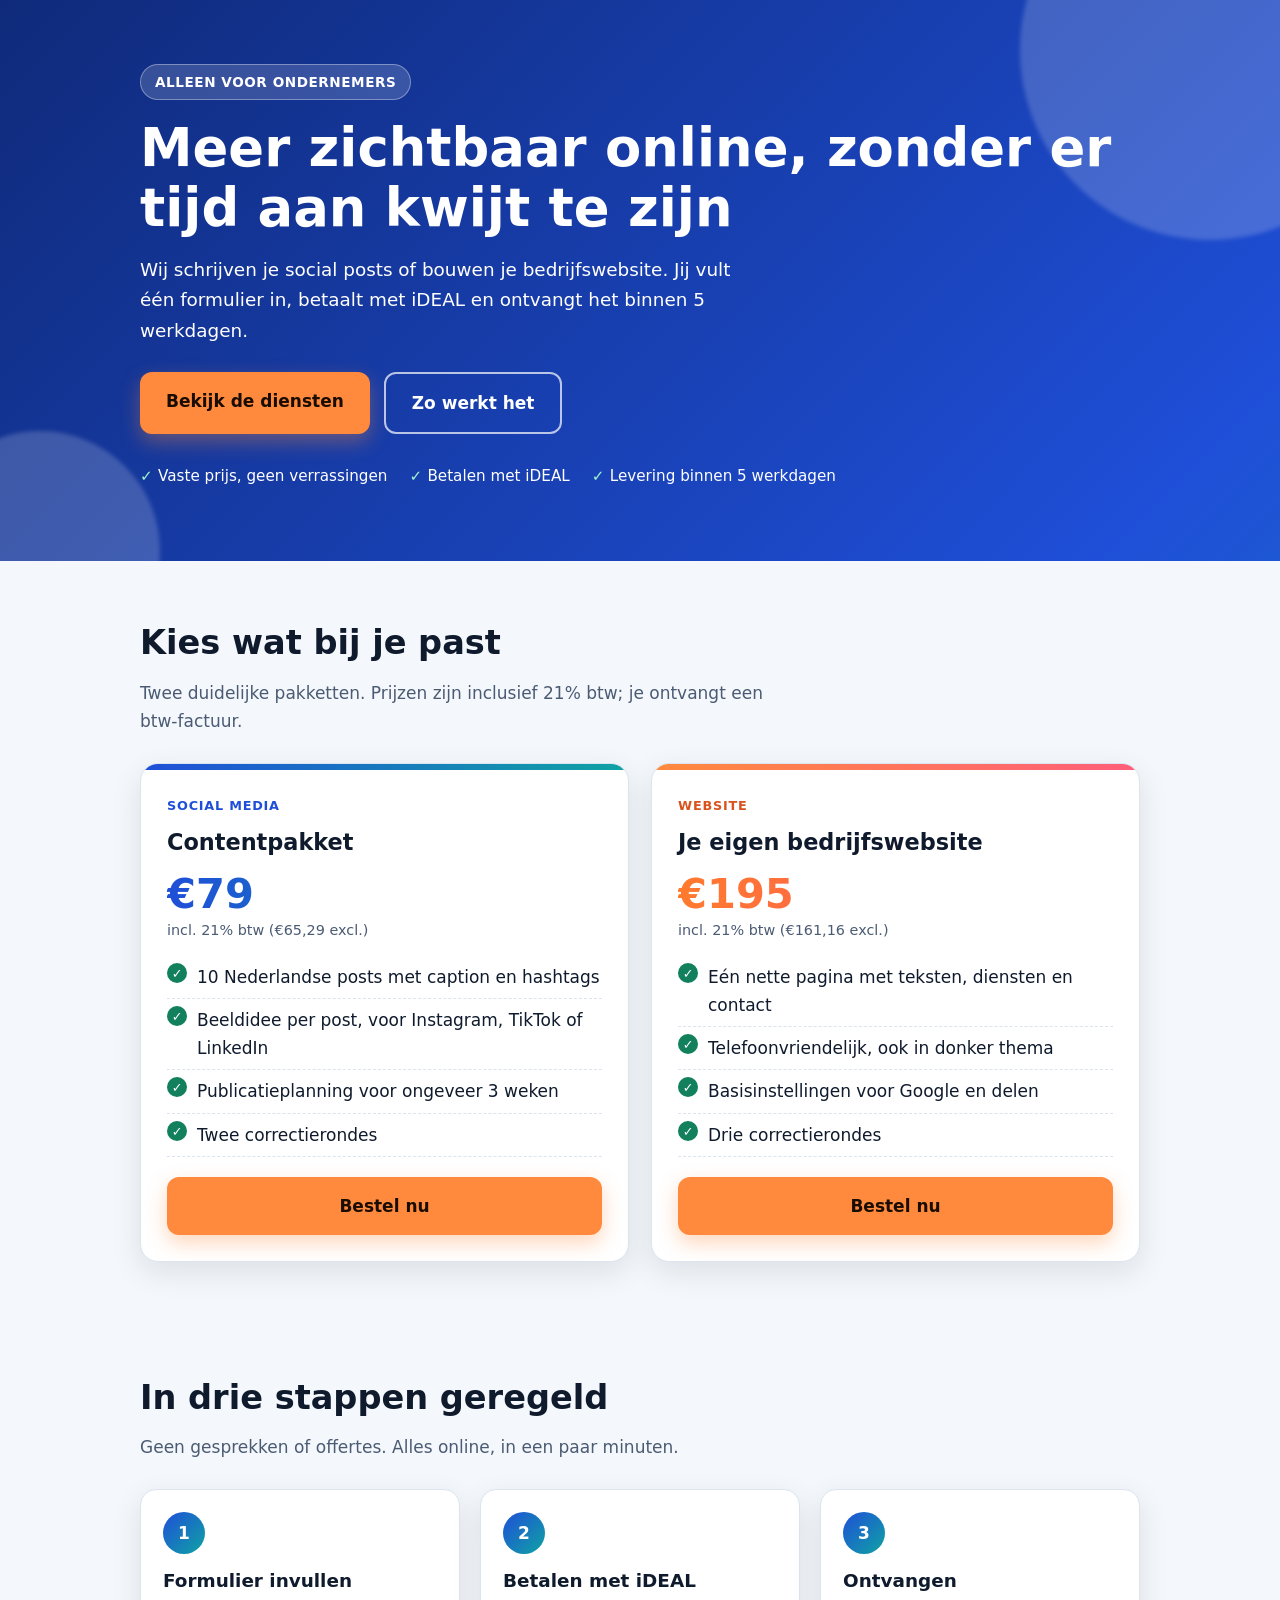
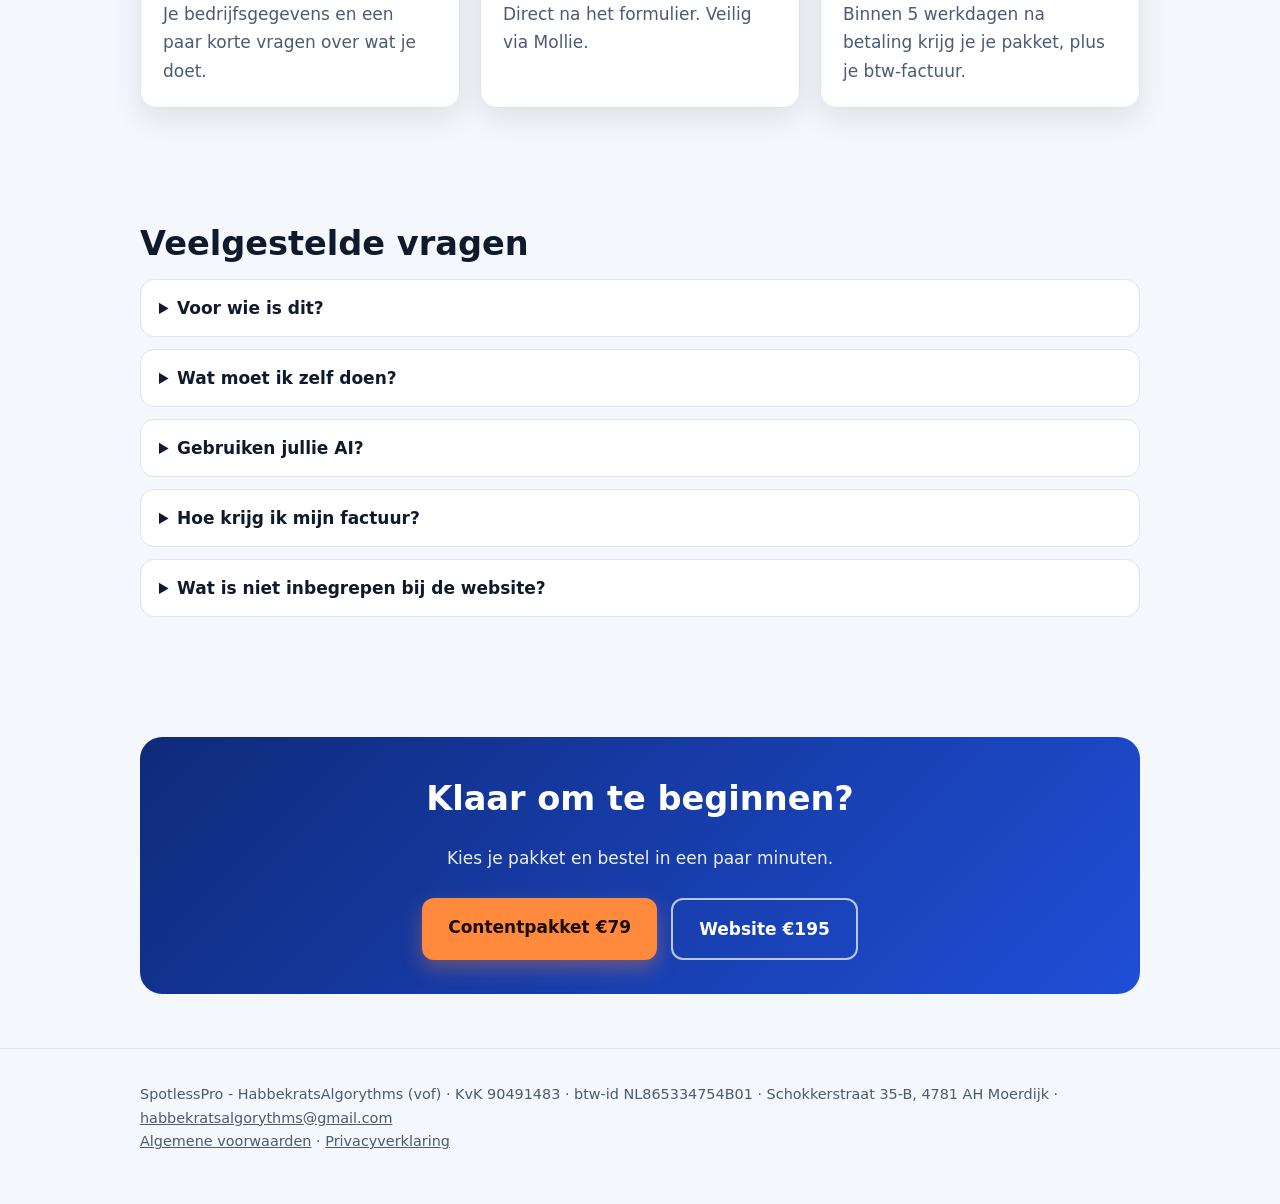
==== 2026-11/contentdienst-design/index.html @ b6a9605e "Add assets 2026-11/contentdienst-design" ====
<!doctype html>
<html lang="nl"><head><meta charset="utf-8"><meta name="viewport" content="width=device-width,initial-scale=1">
<title>Social posts en websites voor ondernemers | SpotlessPro Contentdienst</title>
<meta name="description" content="Tien Nederlandse social posts met planning (€79) of een nette one-page website (€195). Alleen voor ondernemers, klaar in 5 werkdagen.">
<link rel="stylesheet" href="style.css"></head><body>
<header class="hero"><div class="wrap">
<span class="badge">ALLEEN VOOR ONDERNEMERS</span>
<h1>Meer zichtbaar online, zonder er tijd aan kwijt te zijn</h1>
<p class="lead">Wij schrijven je social posts of bouwen je bedrijfswebsite. Jij vult één formulier in, betaalt met iDEAL en ontvangt het binnen 5 werkdagen.</p>
<div class="cta-row"><a class="btn" href="#diensten">Bekijk de diensten</a><a class="btn ghost" href="#werkwijze">Zo werkt het</a></div>
<div class="trust"><span>Vaste prijs, geen verrassingen</span><span>Betalen met iDEAL</span><span>Levering binnen 5 werkdagen</span></div>
</div></header>
<main>
<section id="diensten"><div class="wrap">
<h2 class="reveal">Kies wat bij je past</h2><p class="sub reveal">Twee duidelijke pakketten. Prijzen zijn inclusief 21% btw; je ontvangt een btw-factuur.</p>
<div class="grid">
<article class="card reveal"><span class="tag">Social media</span><h3>Contentpakket</h3>
<div class="price">€79</div><p class="vat">incl. 21% btw (€65,29 excl.)</p>
<ul><li>10 Nederlandse posts met caption en hashtags</li><li>Beeldidee per post, voor Instagram, TikTok of LinkedIn</li><li>Publicatieplanning voor ongeveer 3 weken</li><li>Twee correctierondes</li></ul>
<a class="btn" href="FORM_CONTENT">Bestel nu</a></article>
<article class="card alt reveal"><span class="tag">Website</span><h3>Je eigen bedrijfswebsite</h3>
<div class="price">€195</div><p class="vat">incl. 21% btw (€161,16 excl.)</p>
<ul><li>Eén nette pagina met teksten, diensten en contact</li><li>Telefoonvriendelijk, ook in donker thema</li><li>Basisinstellingen voor Google en delen</li><li>Drie correctierondes</li></ul>
<a class="btn" href="FORM_WEBSITE">Bestel nu</a></article>
</div></div></section>
<section id="werkwijze"><div class="wrap">
<h2 class="reveal">In drie stappen geregeld</h2><p class="sub reveal">Geen gesprekken of offertes. Alles online, in een paar minuten.</p>
<div class="steps">
<div class="step reveal"><h3>Formulier invullen</h3><p>Je bedrijfsgegevens en een paar korte vragen over wat je doet.</p></div>
<div class="step reveal"><h3>Betalen met iDEAL</h3><p>Direct na het formulier. Veilig via Mollie.</p></div>
<div class="step reveal"><h3>Ontvangen</h3><p>Binnen 5 werkdagen na betaling krijg je je pakket, plus je btw-factuur.</p></div>
</div></div></section>
<section><div class="wrap faq"><h2 class="reveal">Veelgestelde vragen</h2>
<details class="reveal"><summary>Voor wie is dit?</summary><p>Uitsluitend voor ondernemers en organisaties. Particulieren kunnen helaas niet bestellen.</p></details>
<details class="reveal"><summary>Wat moet ik zelf doen?</summary><p>Het formulier invullen en vooraf controleren of feiten, prijzen en rechten op beeld kloppen. Wij plaatsen niets voor je en beloven geen volgers, bezoekers of omzet.</p></details>
<details class="reveal"><summary>Gebruiken jullie AI?</summary><p>Ja, als schrijfhulp. Elk pakket gaat voor levering door een vaste controle op feiten, claims en taal. Lees de privacyverklaring voor details.</p></details>
<details class="reveal"><summary>Hoe krijg ik mijn factuur?</summary><p>Na betaling sturen wij binnen vijf werkdagen een btw-factuur naar het adres dat je opgeeft.</p></details>
<details class="reveal"><summary>Wat is niet inbegrepen bij de website?</summary><p>Domein, hosting, e-mail, webshop, formulieren en onderhoud na oplevering. Je krijgt de bestanden met uitleg om ze gratis te plaatsen.</p></details>
</div></section>
<section><div class="wrap"><div class="band reveal"><h2>Klaar om te beginnen?</h2><p>Kies je pakket en bestel in een paar minuten.</p>
<div class="cta-row" style="justify-content:center"><a class="btn" href="FORM_CONTENT">Contentpakket €79</a><a class="btn ghost" href="FORM_WEBSITE">Website €195</a></div></div></div></section>
</main>
<footer><div class="wrap">SpotlessPro - HabbekratsAlgorythms (vof) · KvK 90491483 · btw-id NL865334754B01 · Schokkerstraat 35-B, 4781 AH Moerdijk · <a href="mailto:habbekratsalgorythms@gmail.com">habbekratsalgorythms@gmail.com</a><br><a href="voorwaarden.html">Algemene voorwaarden</a> · <a href="privacy.html">Privacyverklaring</a></div></footer>
<script>(function(){var els=document.querySelectorAll('.reveal');if(!('IntersectionObserver' in window)){els.forEach(function(e){e.classList.add('in')});return}
var io=new IntersectionObserver(function(en){en.forEach(function(x){if(x.isIntersecting){x.target.classList.add('in');io.unobserve(x.target)}})},{threshold:.12});els.forEach(function(e){io.observe(e)});})();</script>
</body></html>
---- 2026-11/contentdienst-design/style.css ----
:root{--bg:#f4f7fb;--fg:#0f1b2d;--mu:#4a5b73;--card:#fff;--line:#dbe4ef;--p1:#1f4fd8;--p2:#0fa3a3;--ac:#ff8a3d;--acf:#1a0d00;--ok:#12805c;--shadow:0 10px 30px rgba(15,27,45,.10)}
@media (prefers-color-scheme:dark){:root{--bg:#0a1220;--fg:#eaf1fb;--mu:#9db0cc;--card:#111d33;--line:#22324d;--p1:#6e95ff;--p2:#3fd6d0;--ac:#ffa35e;--acf:#1a0d00;--ok:#4fd5a4;--shadow:0 10px 30px rgba(0,0,0,.4)}}
*{box-sizing:border-box}html{scroll-behavior:smooth}
body{margin:0;background:var(--bg);color:var(--fg);font:17px/1.65 system-ui,-apple-system,"Segoe UI",Roboto,sans-serif}
a{color:var(--p1)}
.wrap{max-width:1040px;margin:0 auto;padding:0 20px}
.hero{background:linear-gradient(135deg,#0f2a7a,#1f4fd8 45%,#0fa3a3);background-size:200% 200%;animation:shift 14s ease-in-out infinite;color:#fff;position:relative;overflow:hidden}
.hero:before,.hero:after{content:"";position:absolute;border-radius:50%;filter:blur(2px);opacity:.18;background:#fff}
.hero:before{width:380px;height:380px;right:-120px;top:-140px;animation:float 9s ease-in-out infinite}
.hero:after{width:240px;height:240px;left:-80px;bottom:-110px;animation:float 11s ease-in-out infinite reverse}
.hero .wrap{position:relative;z-index:1;padding-top:64px;padding-bottom:72px}
.badge{display:inline-block;background:rgba(255,255,255,.16);border:1px solid rgba(255,255,255,.35);padding:6px 14px;border-radius:999px;font-size:.85rem;font-weight:600;letter-spacing:.04em;animation:rise .7s both}
h1{font-size:clamp(2rem,5vw,3.3rem);line-height:1.12;margin:18px 0 14px;animation:rise .8s .08s both}
.lead{font-size:1.15rem;max-width:620px;opacity:.95;animation:rise .8s .16s both}
.cta-row{display:flex;gap:14px;flex-wrap:wrap;margin-top:26px;animation:rise .8s .24s both}
.btn{display:inline-block;background:var(--ac);color:var(--acf);text-decoration:none;font-weight:800;padding:15px 26px;border-radius:12px;box-shadow:0 8px 20px rgba(255,138,61,.35);transition:transform .2s,box-shadow .2s}
.btn:hover,.btn:focus-visible{transform:translateY(-3px);box-shadow:0 14px 28px rgba(255,138,61,.45);outline:none}
.btn.ghost{background:transparent;color:#fff;border:2px solid rgba(255,255,255,.7);box-shadow:none}
.trust{display:flex;gap:22px;flex-wrap:wrap;margin-top:30px;font-size:.95rem;opacity:.95;animation:rise .8s .32s both}
.trust span:before{content:"\2713\00a0";color:#9ff3cf;font-weight:800}
section{padding:54px 0}
h2{font-size:clamp(1.5rem,3.5vw,2.1rem);margin:0 0 8px}
.sub{color:var(--mu);max-width:640px;margin:0 0 28px}
.grid{display:grid;grid-template-columns:repeat(auto-fit,minmax(300px,1fr));gap:22px}
.card{background:var(--card);border:1px solid var(--line);border-radius:18px;padding:26px;box-shadow:var(--shadow);position:relative;overflow:hidden;transition:transform .25s,box-shadow .25s}
.card:hover{transform:translateY(-6px)}
.card:before{content:"";position:absolute;left:0;top:0;right:0;height:6px;background:linear-gradient(90deg,var(--p1),var(--p2))}
.card.alt:before{background:linear-gradient(90deg,var(--ac),#ff5e7a)}
.tag{font-size:.8rem;font-weight:700;letter-spacing:.06em;text-transform:uppercase;color:var(--p1)}
.card.alt .tag{color:#d9531e}
.card h3{font-size:1.4rem;margin:6px 0 4px}
.price{font-size:2.6rem;font-weight:800;line-height:1.1;margin:10px 0 2px;background:linear-gradient(90deg,var(--p1),var(--p2));-webkit-background-clip:text;background-clip:text;color:transparent}
.card.alt .price{background:linear-gradient(90deg,#ff7a2e,#ff4d6d);-webkit-background-clip:text;background-clip:text}
.vat{color:var(--mu);font-size:.9rem;margin:0 0 14px}
.card ul{list-style:none;padding:0;margin:0 0 20px}
.card li{padding:7px 0 7px 30px;position:relative;border-bottom:1px dashed var(--line)}
.card li:before{content:"\2713";position:absolute;left:0;top:7px;width:20px;height:20px;border-radius:50%;background:var(--ok);color:#fff;font-size:.8rem;display:grid;place-items:center}
.card .btn{width:100%;text-align:center}
.steps{display:grid;grid-template-columns:repeat(auto-fit,minmax(220px,1fr));gap:20px;counter-reset:s}
.step{background:var(--card);border:1px solid var(--line);border-radius:16px;padding:22px 22px 22px 22px;position:relative;box-shadow:var(--shadow)}
.step:before{counter-increment:s;content:counter(s);display:grid;place-items:center;width:42px;height:42px;border-radius:50%;background:linear-gradient(135deg,var(--p1),var(--p2));color:#fff;font-weight:800;margin-bottom:12px;animation:pulse 3s ease-in-out infinite}
.step h3{margin:0 0 4px;font-size:1.15rem}.step p{margin:0;color:var(--mu)}
.faq details{background:var(--card);border:1px solid var(--line);border-radius:14px;padding:14px 18px;margin-bottom:12px}
.faq summary{cursor:pointer;font-weight:700}.faq p{color:var(--mu);margin:8px 0 0}
.band{background:linear-gradient(135deg,#0f2a7a,#1f4fd8);color:#fff;border-radius:22px;padding:34px;text-align:center}
.band h2{color:#fff}.band p{opacity:.92}
footer{padding:34px 0 50px;color:var(--mu);font-size:.9rem;border-top:1px solid var(--line)}
footer a{color:var(--mu)}
.reveal{opacity:0;transform:translateY(22px);transition:opacity .7s,transform .7s}.reveal.in{opacity:1;transform:none}
@keyframes rise{from{opacity:0;transform:translateY(18px)}to{opacity:1;transform:none}}
@keyframes shift{0%,100%{background-position:0% 50%}50%{background-position:100% 50%}}
@keyframes float{0%,100%{transform:translateY(0)}50%{transform:translateY(-22px)}}
@keyframes pulse{0%,100%{box-shadow:0 0 0 0 rgba(31,79,216,.35)}50%{box-shadow:0 0 0 10px rgba(31,79,216,0)}}
@media (prefers-reduced-motion:reduce){*{animation:none!important;transition:none!important}.reveal{opacity:1;transform:none}html{scroll-behavior:auto}}
.legal main{max-width:760px;margin:0 auto;padding:36px 20px 60px}.legal h1{font-size:2rem;color:var(--fg);animation:none}.legal h2{margin-top:26px}
.topbar{padding:14px 0;border-bottom:1px solid var(--line);background:var(--card)}.topbar a{font-weight:800;text-decoration:none;color:var(--p1)}
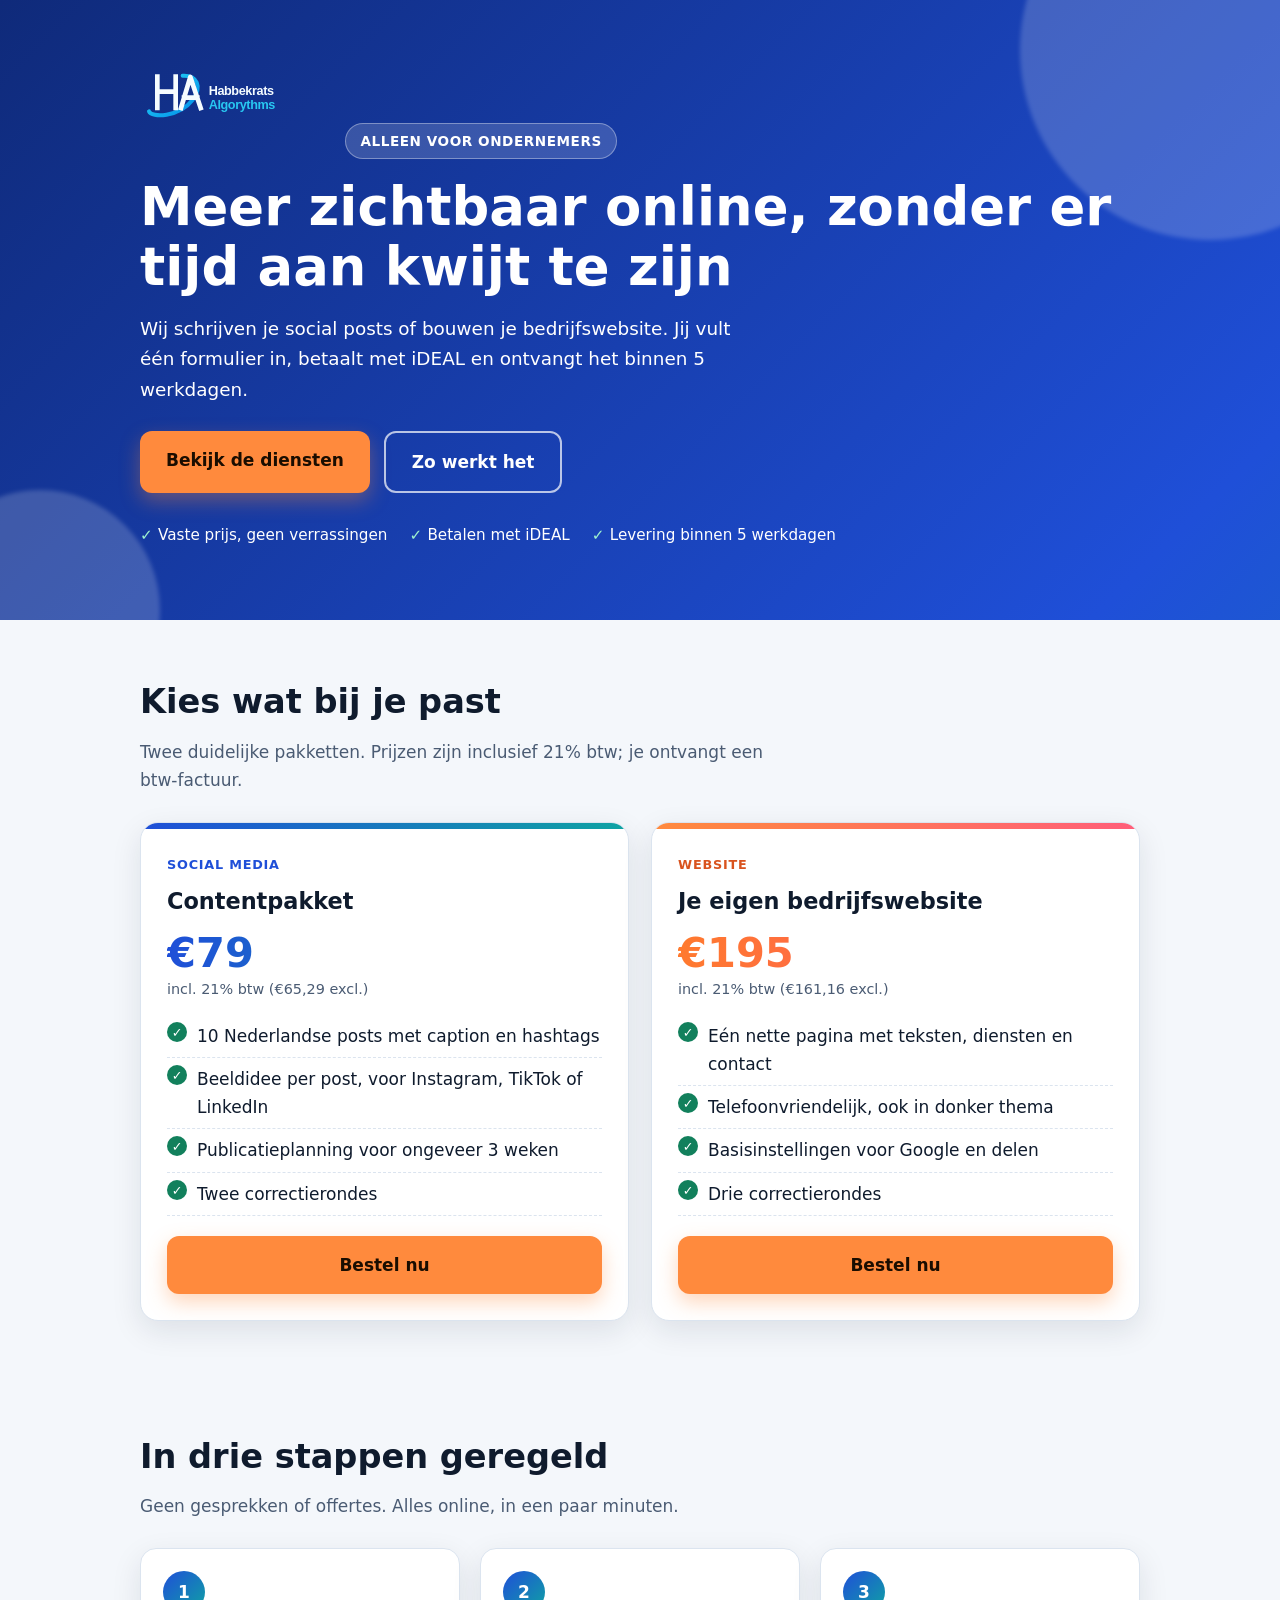
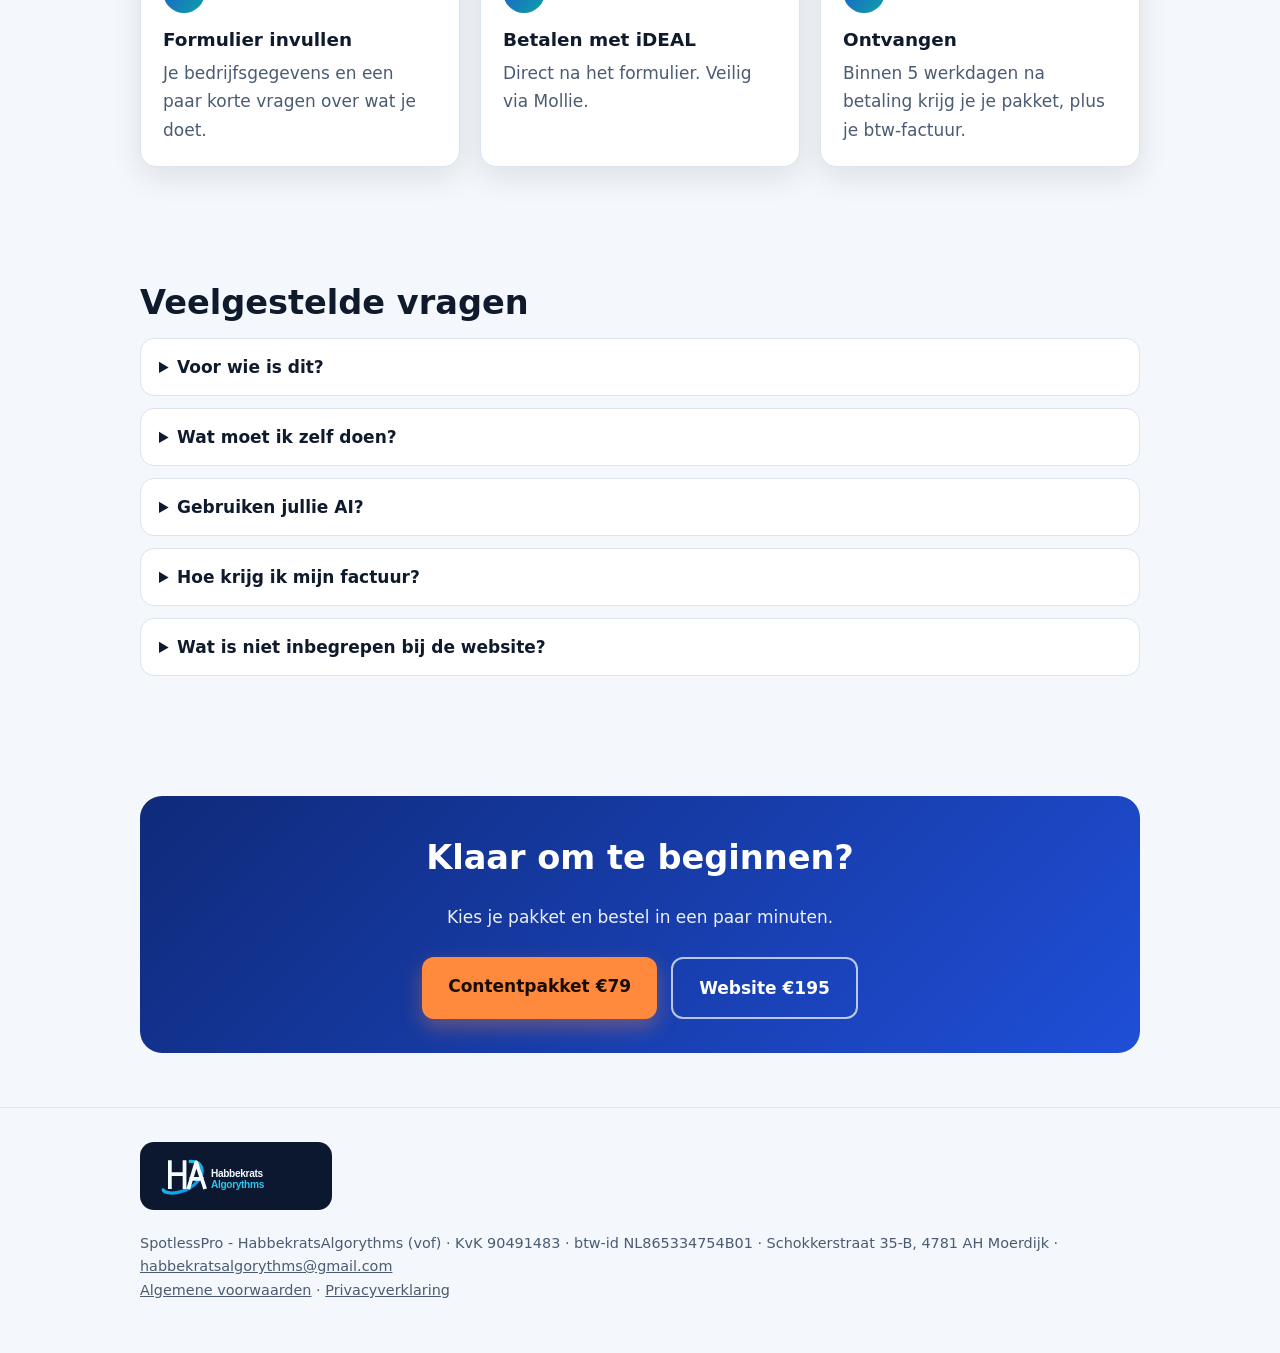
==== commit 4947b0f0: "Add assets 2026-11/contentdienst-design" ====
--- a/2026-11/contentdienst-design/index.html
+++ b/2026-11/contentdienst-design/index.html
@@ -4,6 +4,7 @@
 <meta name="description" content="Tien Nederlandse social posts met planning (€79) of een nette one-page website (€195). Alleen voor ondernemers, klaar in 5 werkdagen.">
 <link rel="stylesheet" href="style.css"></head><body>
 <header class="hero"><div class="wrap">
+<a class="brand" href="index.html" aria-label="HabbekratsAlgorythms"><img src="logo.svg" alt="HabbekratsAlgorythms" width="220" height="66"></a>
 <span class="badge">ALLEEN VOOR ONDERNEMERS</span>
 <h1>Meer zichtbaar online, zonder er tijd aan kwijt te zijn</h1>
 <p class="lead">Wij schrijven je social posts of bouwen je bedrijfswebsite. Jij vult één formulier in, betaalt met iDEAL en ontvangt het binnen 5 werkdagen.</p>
@@ -40,7 +41,7 @@
 <section><div class="wrap"><div class="band reveal"><h2>Klaar om te beginnen?</h2><p>Kies je pakket en bestel in een paar minuten.</p>
 <div class="cta-row" style="justify-content:center"><a class="btn" href="FORM_CONTENT">Contentpakket €79</a><a class="btn ghost" href="FORM_WEBSITE">Website €195</a></div></div></div></section>
 </main>
-<footer><div class="wrap">SpotlessPro - HabbekratsAlgorythms (vof) · KvK 90491483 · btw-id NL865334754B01 · Schokkerstraat 35-B, 4781 AH Moerdijk · <a href="mailto:habbekratsalgorythms@gmail.com">habbekratsalgorythms@gmail.com</a><br><a href="voorwaarden.html">Algemene voorwaarden</a> · <a href="privacy.html">Privacyverklaring</a></div></footer>
+<footer><div class="wrap"><span class="chip"><img src="logo.svg" alt="HabbekratsAlgorythms" width="170" height="51"></span><br>SpotlessPro - HabbekratsAlgorythms (vof) · KvK 90491483 · btw-id NL865334754B01 · Schokkerstraat 35-B, 4781 AH Moerdijk · <a href="mailto:habbekratsalgorythms@gmail.com">habbekratsalgorythms@gmail.com</a><br><a href="voorwaarden.html">Algemene voorwaarden</a> · <a href="privacy.html">Privacyverklaring</a></div></footer>
 <script>(function(){var els=document.querySelectorAll('.reveal');if(!('IntersectionObserver' in window)){els.forEach(function(e){e.classList.add('in')});return}
 var io=new IntersectionObserver(function(en){en.forEach(function(x){if(x.isIntersecting){x.target.classList.add('in');io.unobserve(x.target)}})},{threshold:.12});els.forEach(function(e){io.observe(e)});})();</script>
 </body></html>
--- a/2026-11/contentdienst-design/style.css
+++ b/2026-11/contentdienst-design/style.css
@@ -54,3 +54,7 @@
 @media (prefers-reduced-motion:reduce){*{animation:none!important;transition:none!important}.reveal{opacity:1;transform:none}html{scroll-behavior:auto}}
 .legal main{max-width:760px;margin:0 auto;padding:36px 20px 60px}.legal h1{font-size:2rem;color:var(--fg);animation:none}.legal h2{margin-top:26px}
 .topbar{padding:14px 0;border-bottom:1px solid var(--line);background:var(--card)}.topbar a{font-weight:800;text-decoration:none;color:var(--p1)}
+
+.brand{display:inline-block;margin-bottom:22px;animation:rise .7s both}.brand img{display:block;height:auto;max-width:200px}
+.chip{display:inline-block;background:#0b1830;border-radius:14px;padding:10px 16px;margin-bottom:14px}.chip img{display:block;height:auto;max-width:160px}
+.topbar .chip{margin:0;padding:6px 14px}.topbar .chip img{max-width:150px}
